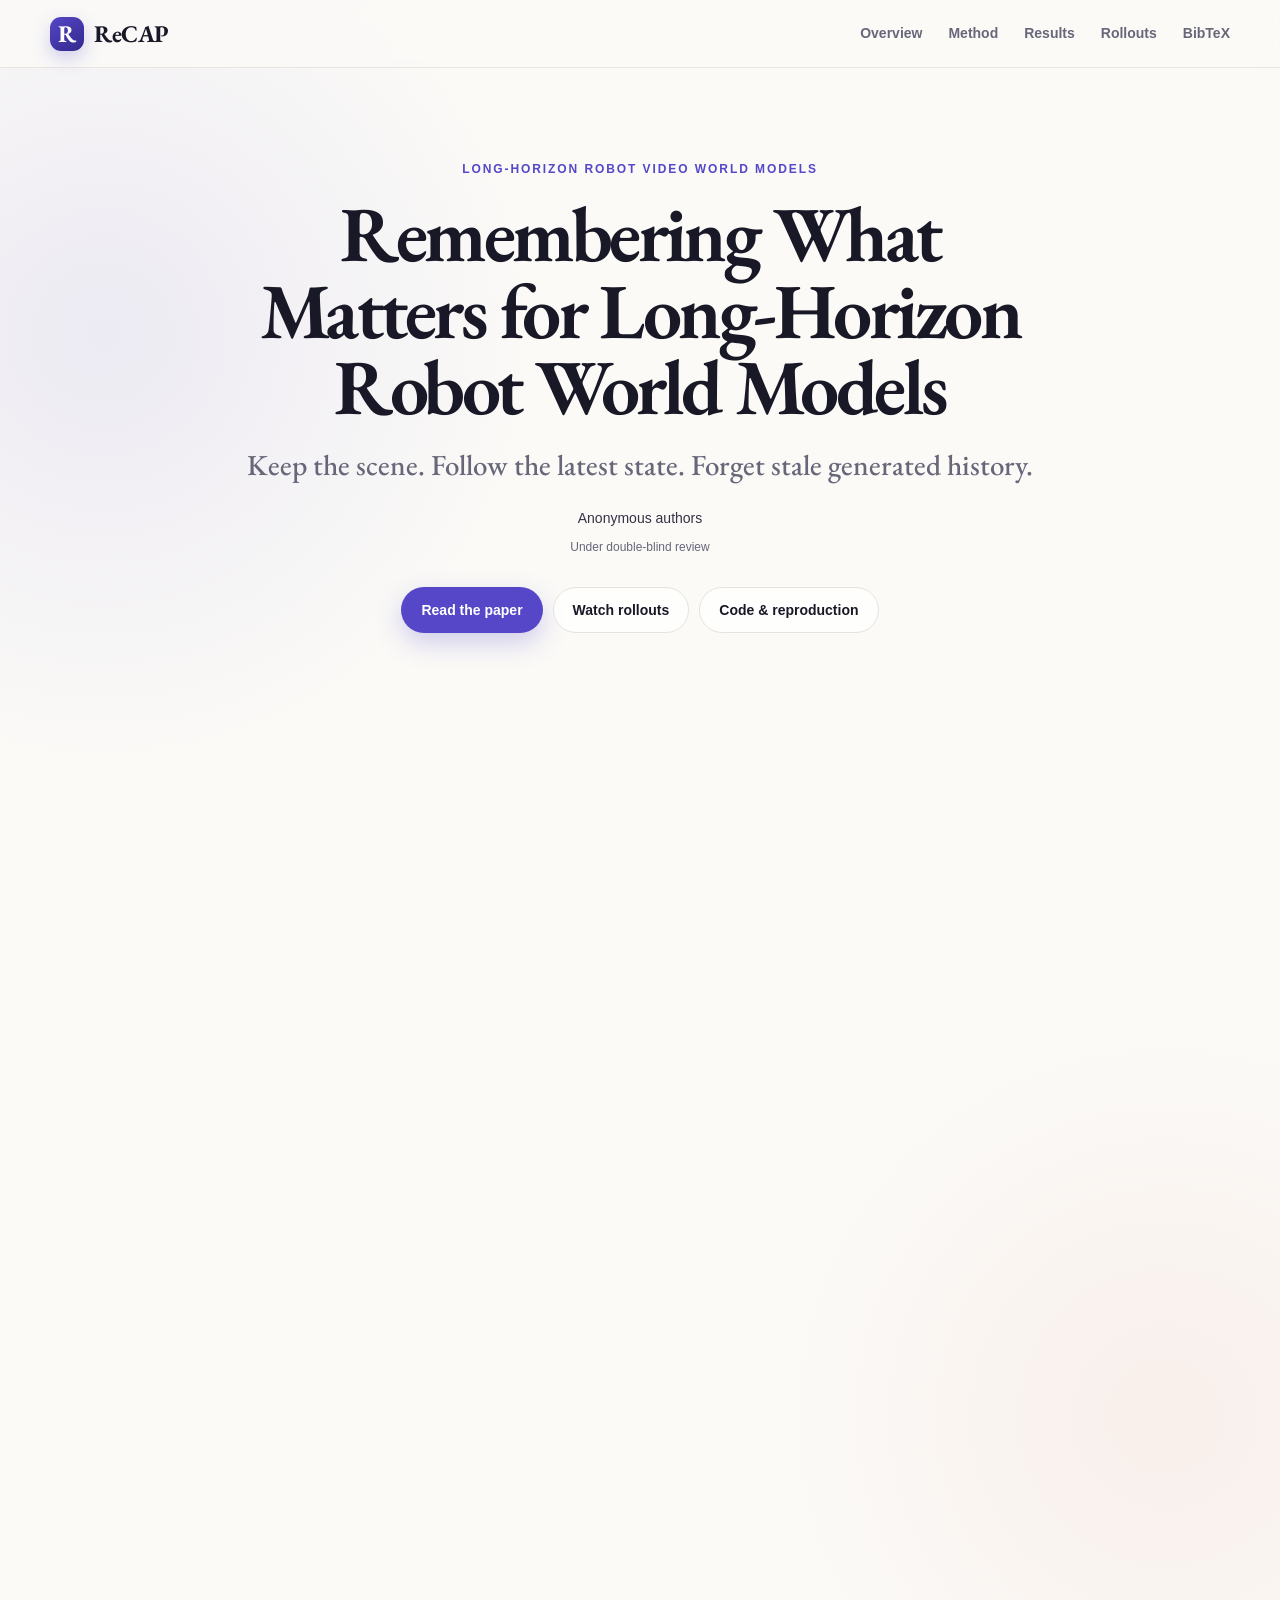
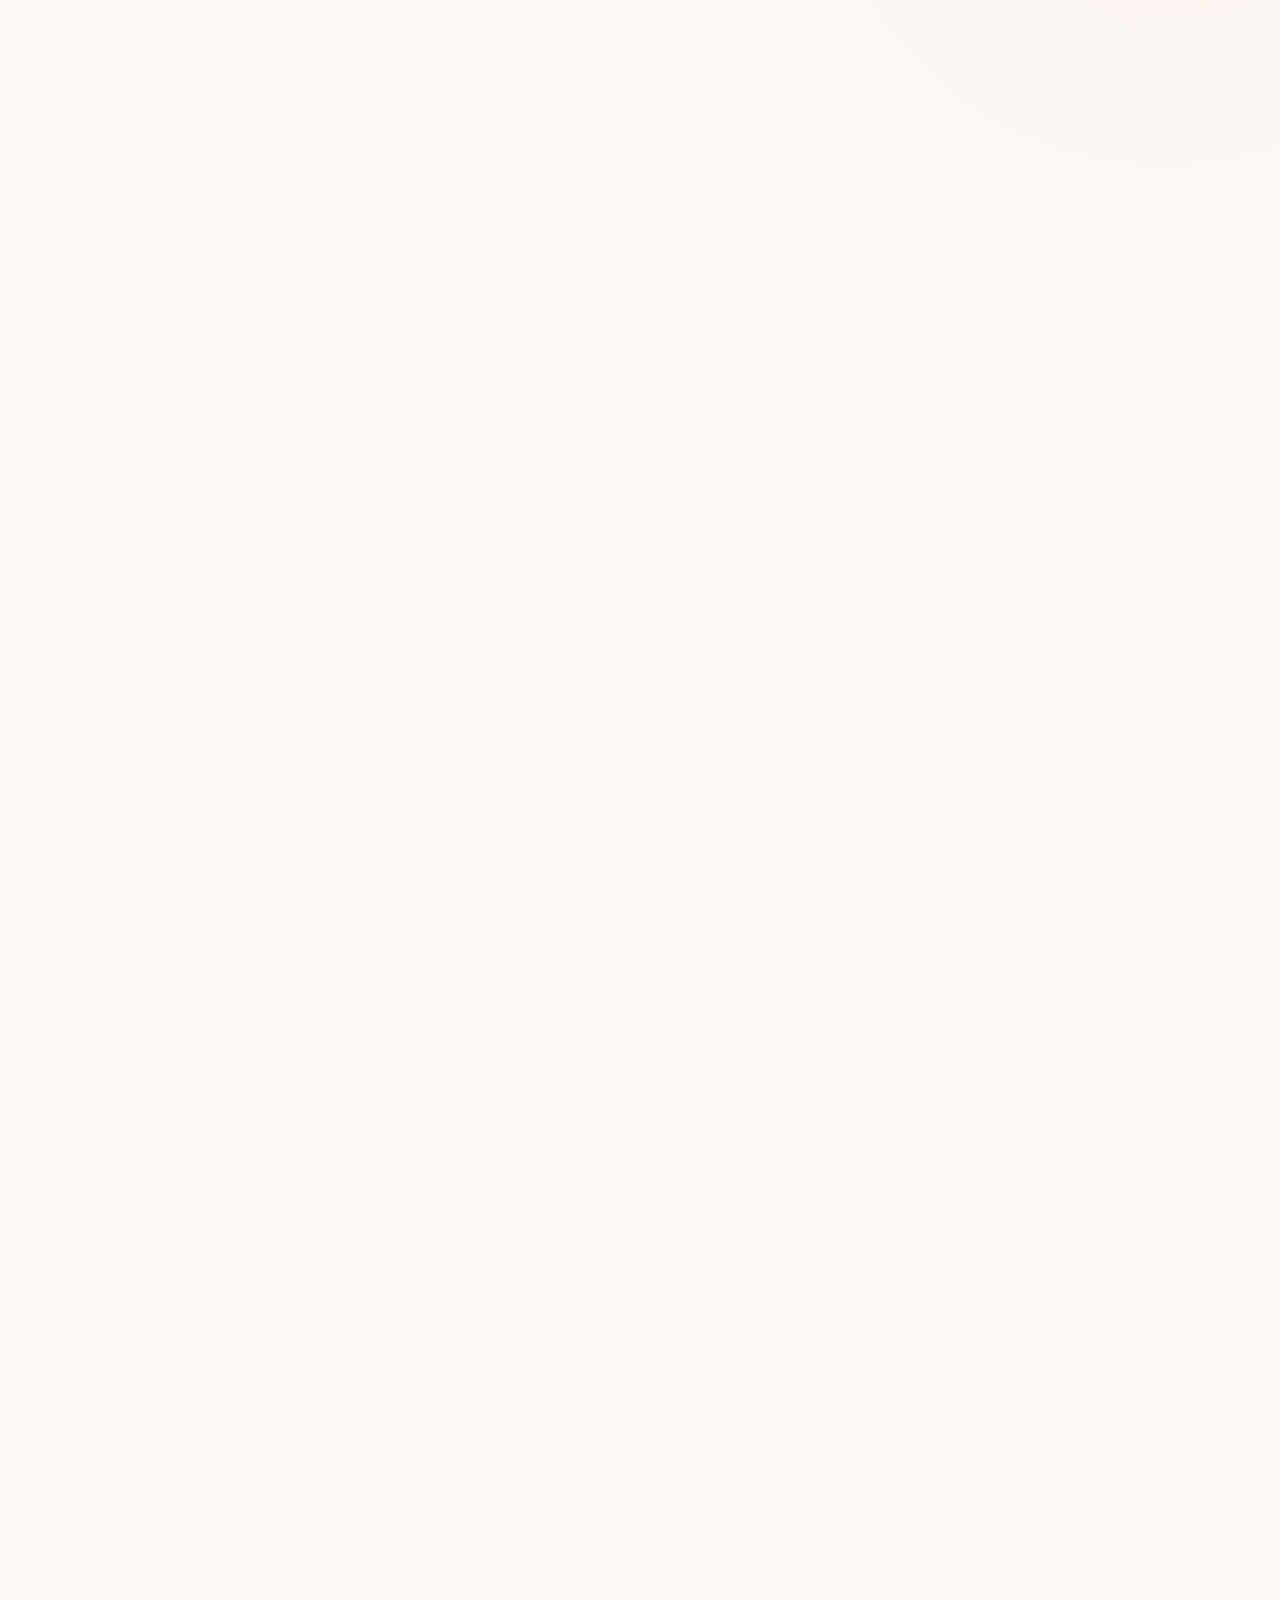
==== index.html @ 0632f899 "Prepare anonymous ReCAP review snapshot" ====
<!doctype html><html lang="en"><head><meta charset="utf-8"><meta http-equiv="refresh" content="0;url=site/index.html"><title>ReCAP</title></head><body><a href="site/index.html">ReCAP: project page, paper, and code</a></body></html>
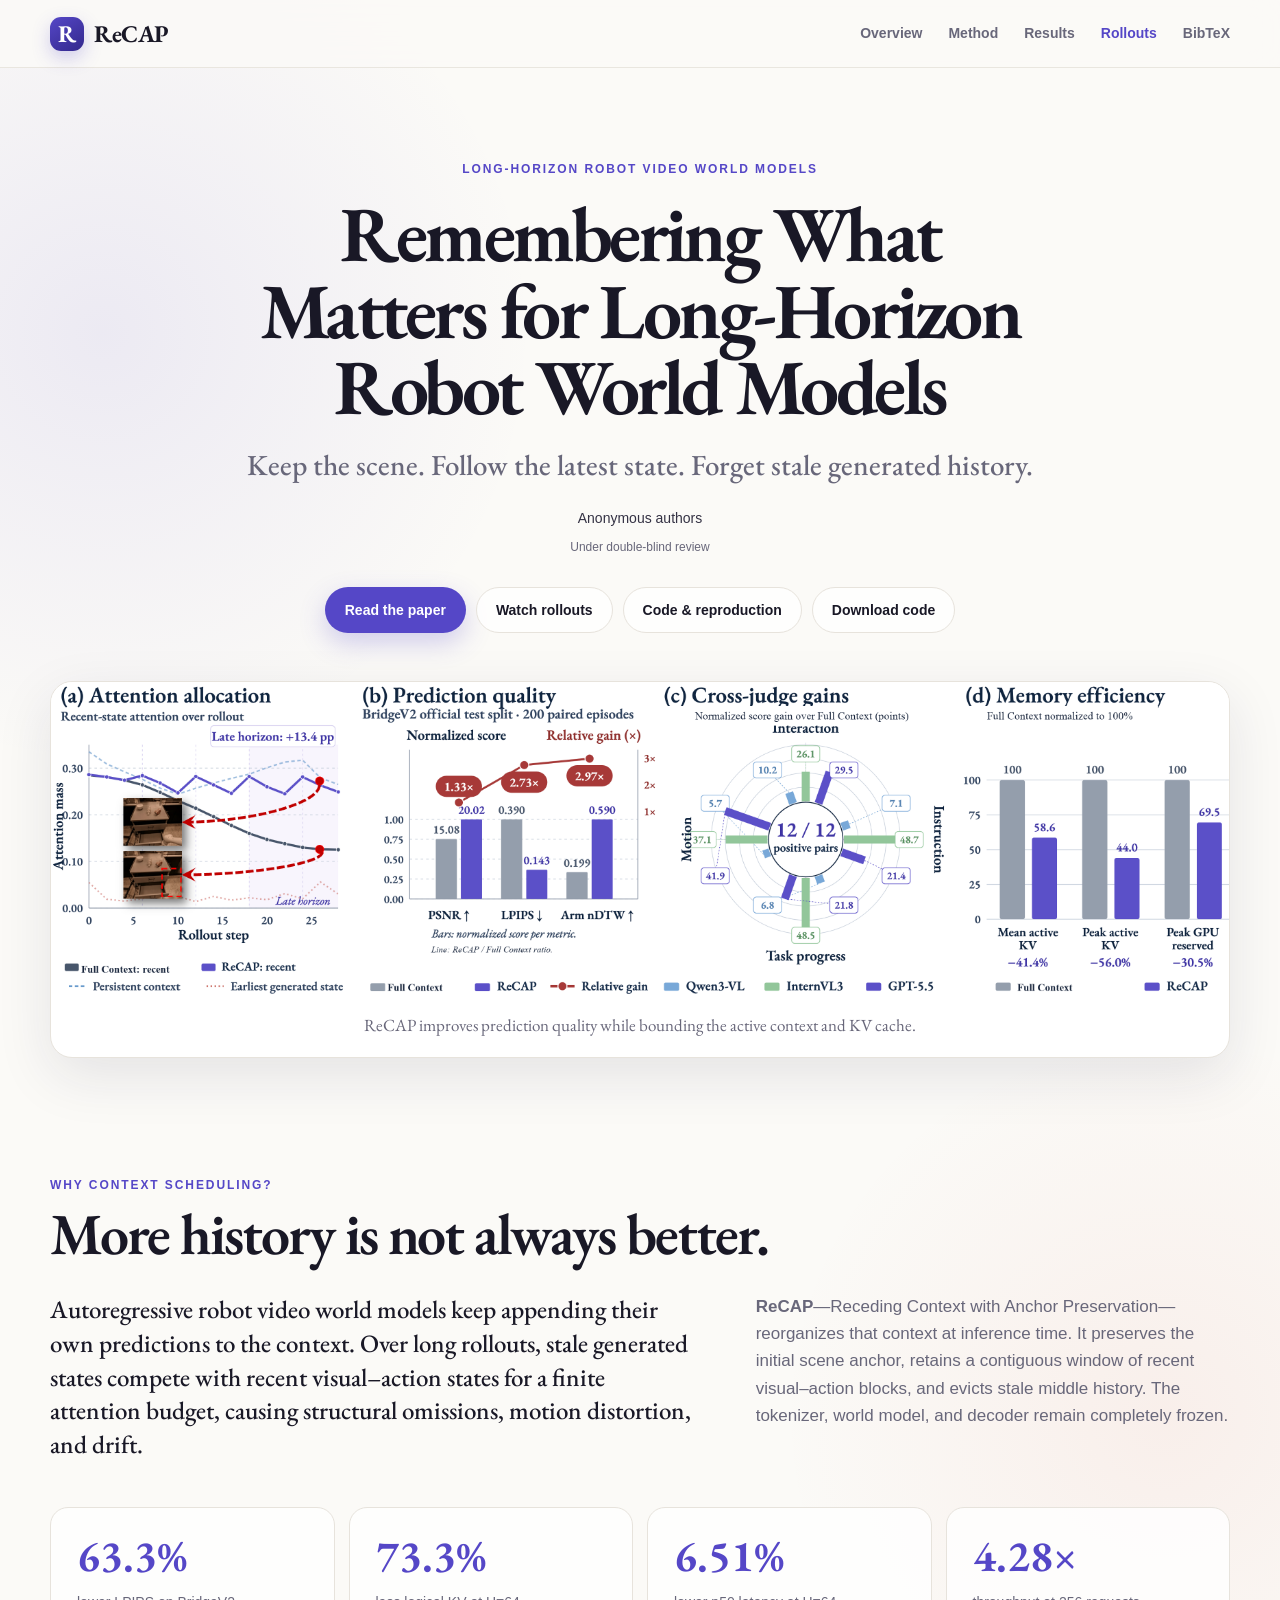
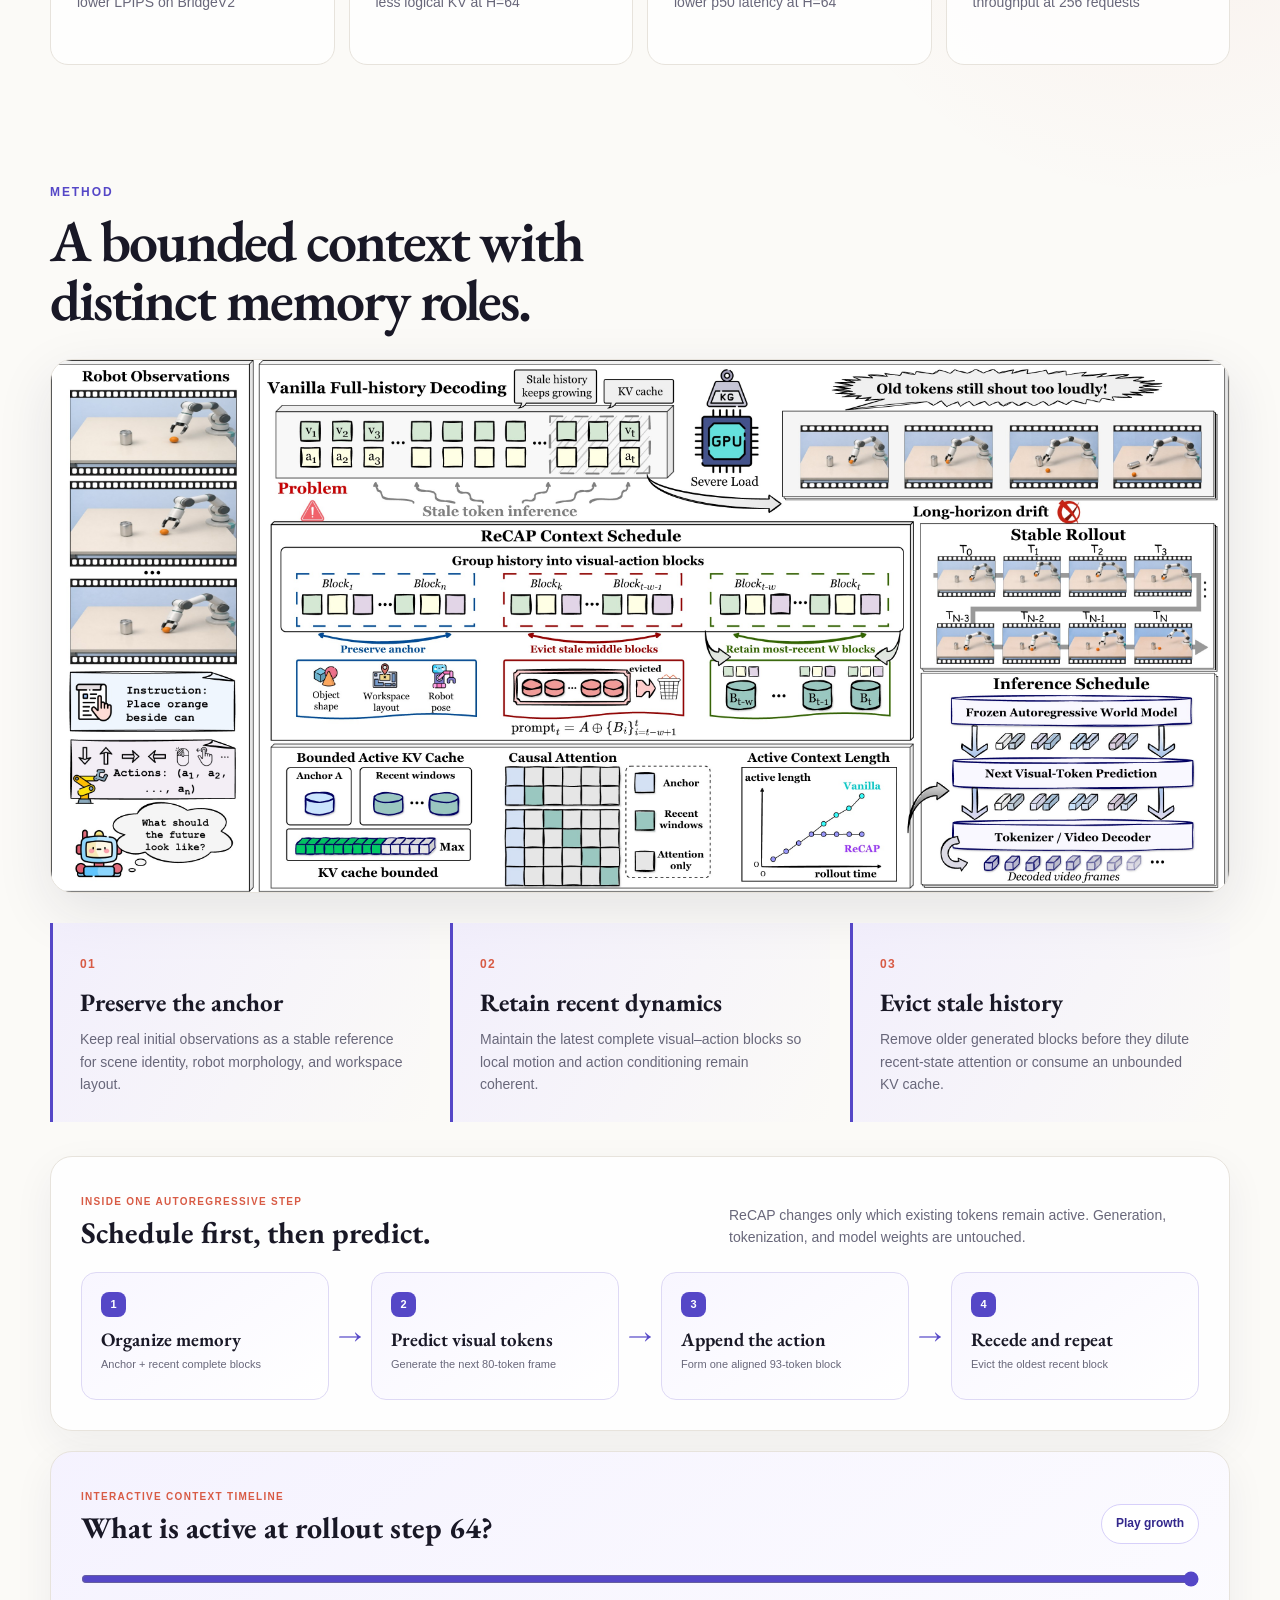
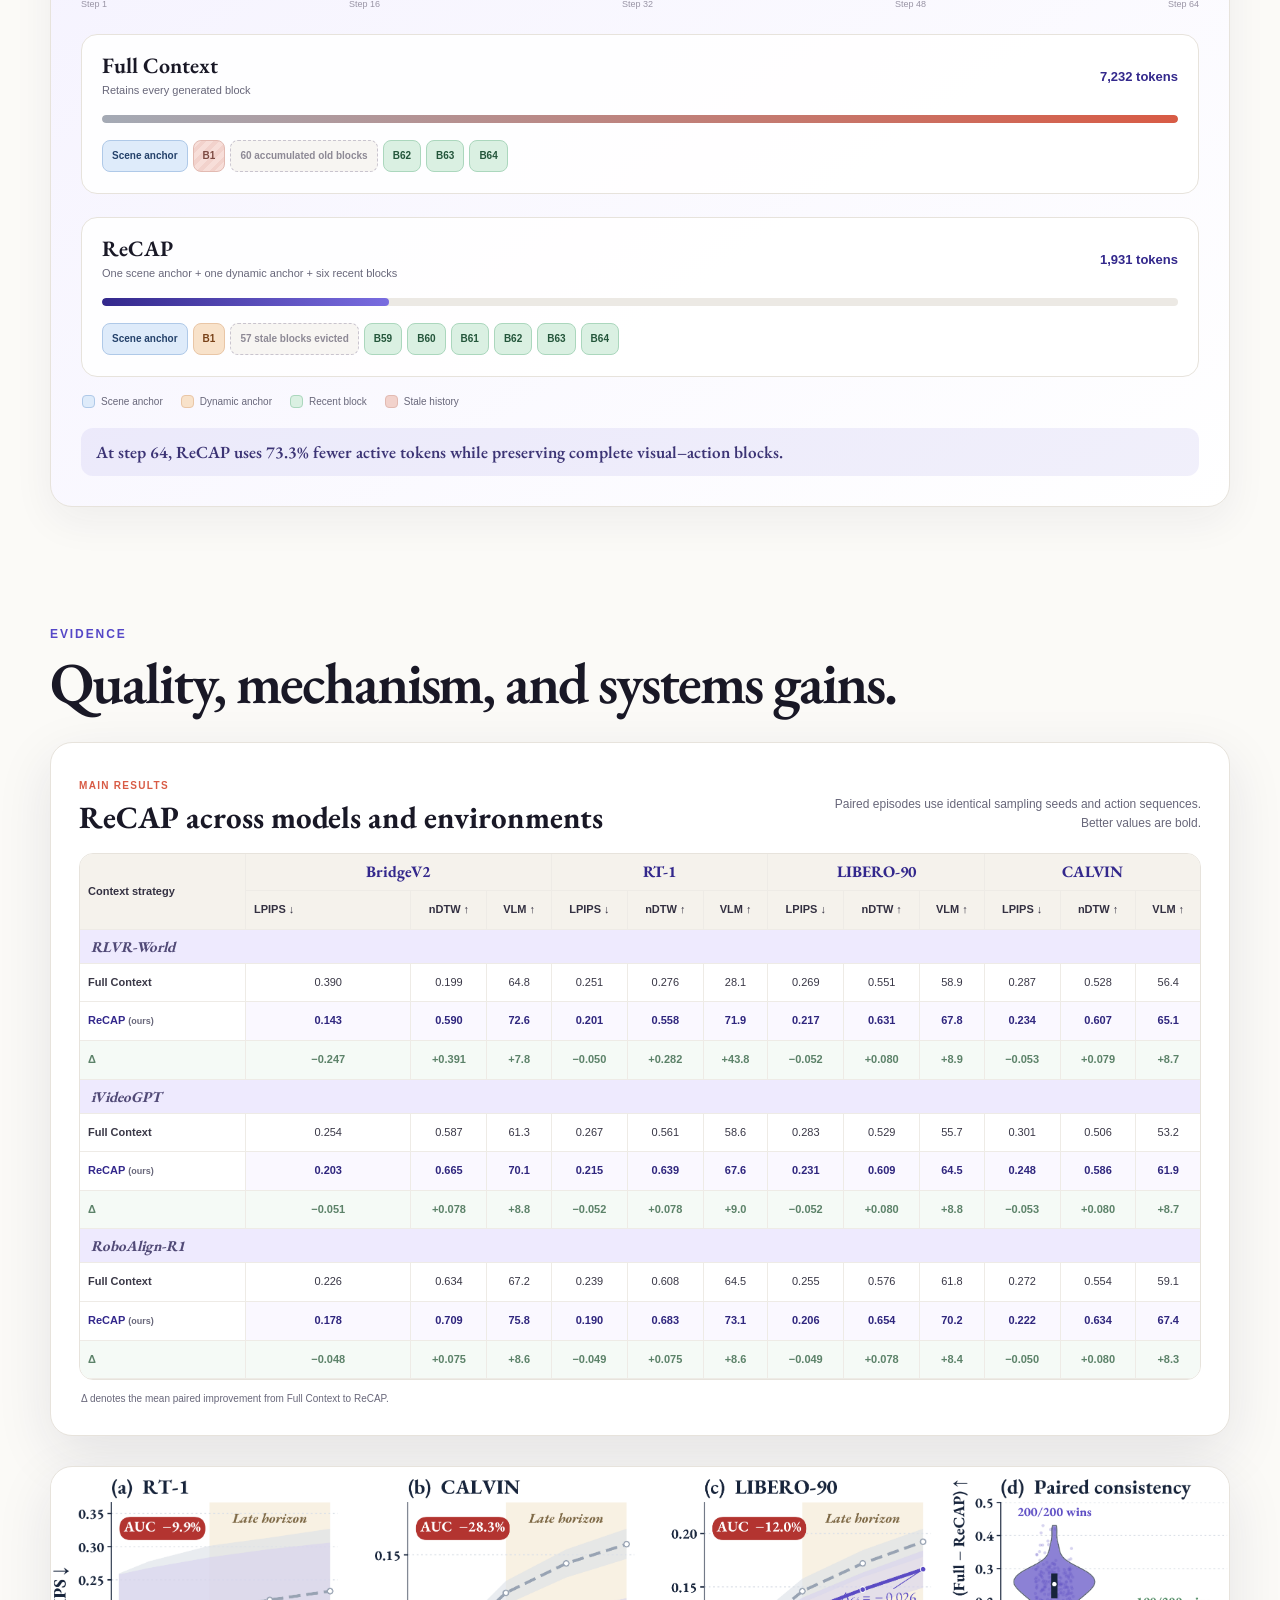
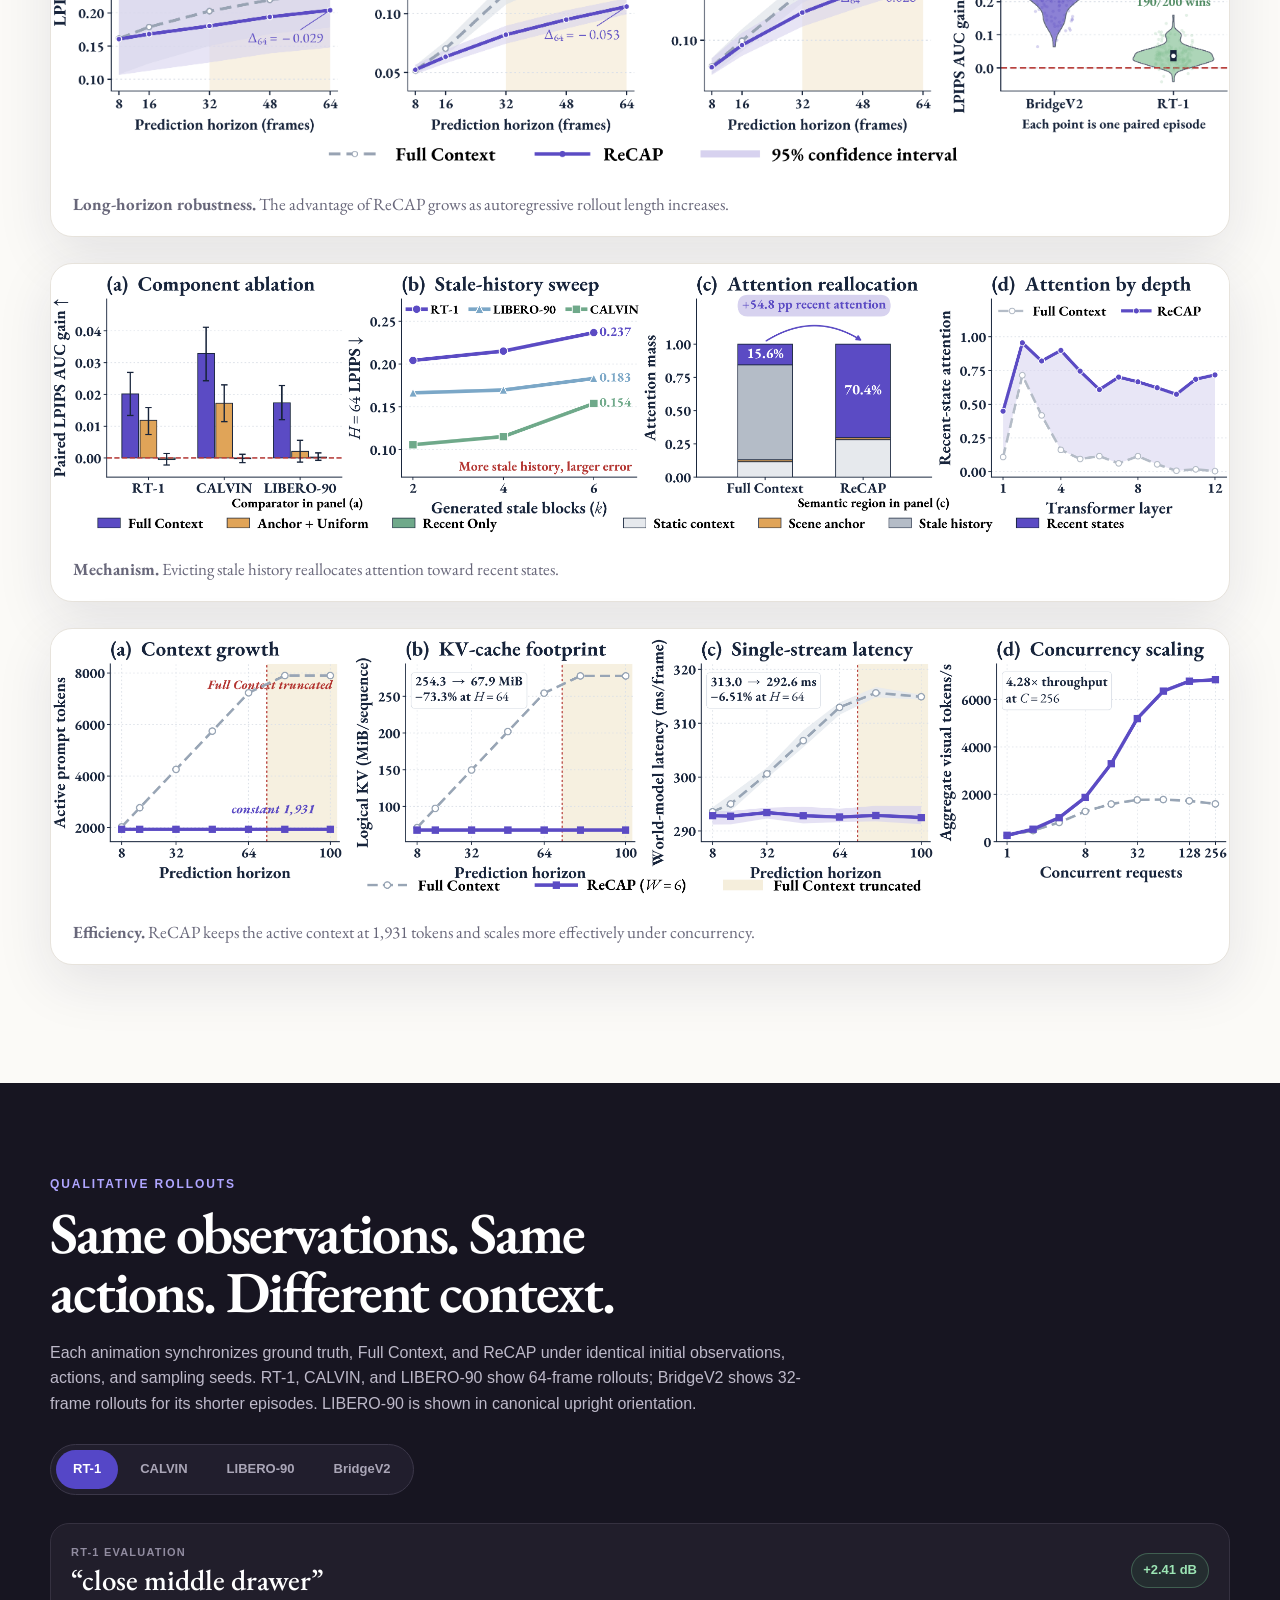
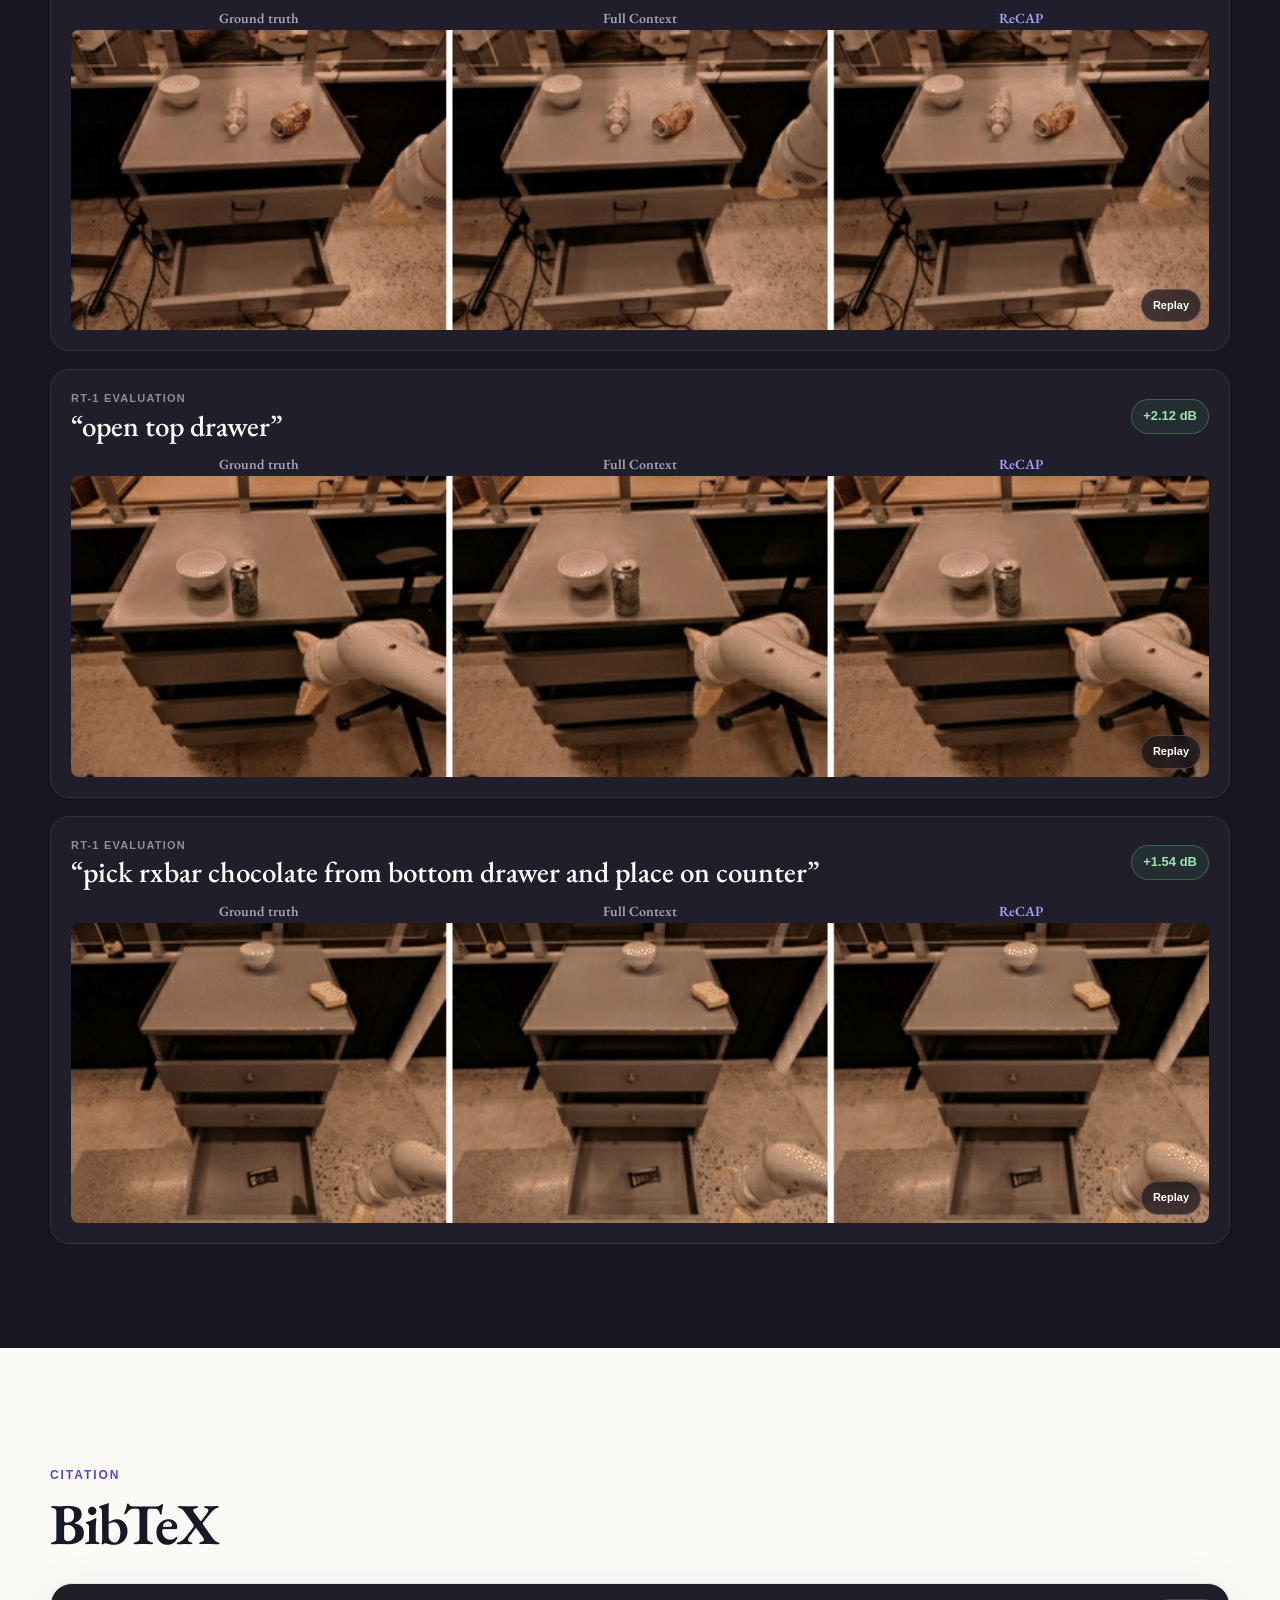
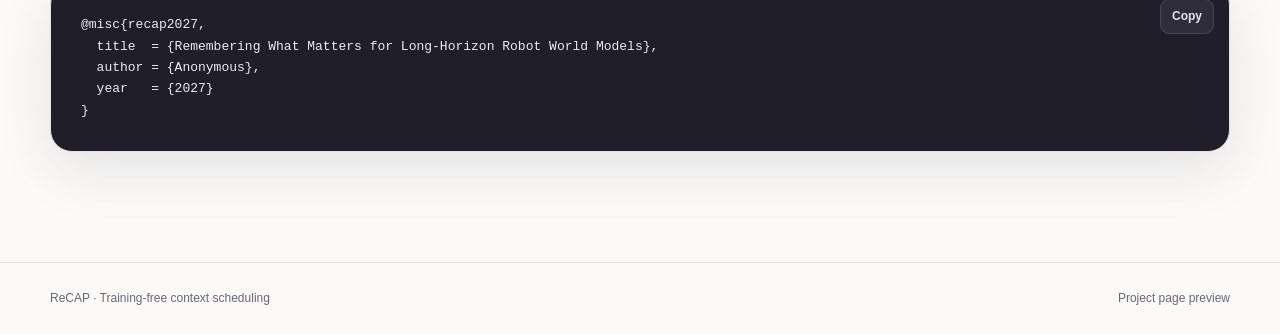
==== commit e762a8df: "Render project home directly at anonymous root" ====
--- a/index.html
+++ b/index.html
@@ -1 +1,438 @@
-<!doctype html><html lang="en"><head><meta charset="utf-8"><meta http-equiv="refresh" content="0;url=site/index.html"><title>ReCAP</title></head><body><a href="site/index.html">ReCAP: project page, paper, and code</a></body></html>
+<!doctype html>
+<html lang="en">
+<head>
+  <base href="site/">
+  <meta charset="utf-8">
+  <meta name="viewport" content="width=device-width, initial-scale=1">
+  <meta name="description" content="ReCAP is a training-free context scheduler for stable and efficient long-horizon robot video world models.">
+  <title>ReCAP — Efficient Context Scheduling for Robot Video World Models</title>
+  <link rel="stylesheet" href="styles.css">
+</head>
+<body>
+  <header class="site-header">
+    <a class="brand" href="#top" aria-label="ReCAP home">
+      <span class="brand-mark">R</span>
+      <span>ReCAP</span>
+    </a>
+    <button class="menu-button" type="button" aria-label="Toggle navigation" aria-expanded="false">Menu</button>
+    <nav class="site-nav" aria-label="Primary navigation">
+      <a href="#overview">Overview</a>
+      <a href="#method">Method</a>
+      <a href="#results">Results</a>
+      <a href="#rollouts">Rollouts</a>
+      <a href="#bibtex">BibTeX</a>
+    </nav>
+  </header>
+
+  <main id="top">
+    <section class="hero section-shell">
+      <div class="eyebrow">Long-horizon robot video world models</div>
+      <h1>Remembering What Matters for Long-Horizon Robot World Models</h1>
+      <p class="hero-deck">
+        Keep the scene. Follow the latest state. Forget stale generated history.
+      </p>
+      <div class="authors">
+        <span>Anonymous authors</span>
+      </div>
+      <p class="author-note">Under double-blind review</p>
+      <div class="hero-actions">
+        <a class="button button-primary" href="paper.pdf">Read the paper</a>
+        <a class="button button-secondary" href="#rollouts">Watch rollouts</a>
+        <a class="button button-secondary" href="https://anonymous.4open.science/r/ReCAP-003B/">Code &amp; reproduction</a>
+      <a class="button button-secondary" href="downloads/ReCAP-code.zip">Download code</a>
+      </div>
+      <figure class="hero-figure reveal">
+        <img src="assets/teaser.png" alt="Overview of ReCAP gains in attention, prediction quality, VLM judging, and memory efficiency">
+        <figcaption>ReCAP improves prediction quality while bounding the active context and KV cache.</figcaption>
+      </figure>
+    </section>
+
+    <section id="overview" class="paper-section section-shell reveal">
+      <div class="section-kicker">Why context scheduling?</div>
+      <h2>More history is not always better.</h2>
+      <div class="overview-grid">
+        <p class="lead">
+          Autoregressive robot video world models keep appending their own predictions to the
+          context. Over long rollouts, stale generated states compete with recent visual–action
+          states for a finite attention budget, causing structural omissions, motion distortion,
+          and drift.
+        </p>
+        <p>
+          <strong>ReCAP</strong>—Receding Context with Anchor Preservation—reorganizes that
+          context at inference time. It preserves the initial scene anchor, retains a contiguous
+          window of recent visual–action blocks, and evicts stale middle history. The tokenizer,
+          world model, and decoder remain completely frozen.
+        </p>
+      </div>
+      <div class="metric-grid" aria-label="Key results">
+        <article class="metric-card">
+          <strong>63.3%</strong>
+          <span>lower LPIPS on BridgeV2</span>
+        </article>
+        <article class="metric-card">
+          <strong>73.3%</strong>
+          <span>less logical KV at H=64</span>
+        </article>
+        <article class="metric-card">
+          <strong>6.51%</strong>
+          <span>lower p50 latency at H=64</span>
+        </article>
+        <article class="metric-card">
+          <strong>4.28×</strong>
+          <span>throughput at 256 requests</span>
+        </article>
+      </div>
+    </section>
+
+    <section id="method" class="paper-section section-shell reveal">
+      <div class="section-kicker">Method</div>
+      <h2>A bounded context with distinct memory roles.</h2>
+      <figure class="wide-figure">
+        <img src="assets/method.jpg" alt="Diagram comparing full-history decoding with the ReCAP context schedule">
+      </figure>
+      <div class="method-steps">
+        <article>
+          <span class="step-number">01</span>
+          <h3>Preserve the anchor</h3>
+          <p>Keep real initial observations as a stable reference for scene identity, robot morphology, and workspace layout.</p>
+        </article>
+        <article>
+          <span class="step-number">02</span>
+          <h3>Retain recent dynamics</h3>
+          <p>Maintain the latest complete visual–action blocks so local motion and action conditioning remain coherent.</p>
+        </article>
+        <article>
+          <span class="step-number">03</span>
+          <h3>Evict stale history</h3>
+          <p>Remove older generated blocks before they dilute recent-state attention or consume an unbounded KV cache.</p>
+        </article>
+      </div>
+
+      <div class="decode-explainer">
+        <div class="explainer-heading">
+          <div>
+            <span class="mini-kicker">Inside one autoregressive step</span>
+            <h3>Schedule first, then predict.</h3>
+          </div>
+          <p>ReCAP changes only which existing tokens remain active. Generation, tokenization, and model weights are untouched.</p>
+        </div>
+        <div class="principle-flow" aria-label="ReCAP inference flow">
+          <article class="flow-card">
+            <span>1</span>
+            <strong>Organize memory</strong>
+            <small>Anchor + recent complete blocks</small>
+          </article>
+          <div class="flow-arrow" aria-hidden="true">→</div>
+          <article class="flow-card">
+            <span>2</span>
+            <strong>Predict visual tokens</strong>
+            <small>Generate the next 80-token frame</small>
+          </article>
+          <div class="flow-arrow" aria-hidden="true">→</div>
+          <article class="flow-card">
+            <span>3</span>
+            <strong>Append the action</strong>
+            <small>Form one aligned 93-token block</small>
+          </article>
+          <div class="flow-arrow" aria-hidden="true">→</div>
+          <article class="flow-card">
+            <span>4</span>
+            <strong>Recede and repeat</strong>
+            <small>Evict the oldest recent block</small>
+          </article>
+        </div>
+      </div>
+
+      <div class="context-demo">
+        <div class="demo-header">
+          <div>
+            <span class="mini-kicker">Interactive context timeline</span>
+            <h3>What is active at rollout step <output id="step-output" for="step-slider">64</output>?</h3>
+          </div>
+          <button class="play-context" type="button" data-play-context>Play growth</button>
+        </div>
+        <input id="step-slider" class="step-slider" type="range" min="1" max="64" value="64" aria-label="Rollout step">
+        <div class="timeline-scale" aria-hidden="true"><span>Step 1</span><span>Step 16</span><span>Step 32</span><span>Step 48</span><span>Step 64</span></div>
+
+        <article class="context-row full-row">
+          <div class="context-row-heading">
+            <div><strong>Full Context</strong><span>Retains every generated block</span></div>
+            <output id="full-token-count">7,232 tokens</output>
+          </div>
+          <div class="context-meter"><span id="full-meter"></span></div>
+          <div class="block-strip" id="full-blocks" aria-label="Full Context active blocks"></div>
+        </article>
+
+        <article class="context-row recap-row">
+          <div class="context-row-heading">
+            <div><strong>ReCAP</strong><span>One scene anchor + one dynamic anchor + six recent blocks</span></div>
+            <output id="recap-token-count">1,931 tokens</output>
+          </div>
+          <div class="context-meter"><span id="recap-meter"></span></div>
+          <div class="block-strip" id="recap-blocks" aria-label="ReCAP active blocks"></div>
+        </article>
+
+        <div class="block-legend">
+          <span><i class="anchor-swatch"></i>Scene anchor</span>
+          <span><i class="dynamic-swatch"></i>Dynamic anchor</span>
+          <span><i class="recent-swatch"></i>Recent block</span>
+          <span><i class="stale-swatch"></i>Stale history</span>
+        </div>
+        <p class="demo-takeaway" id="demo-takeaway">
+          At step 64, ReCAP uses 73.3% fewer active tokens while preserving complete visual–action blocks.
+        </p>
+      </div>
+    </section>
+
+    <section id="results" class="paper-section section-shell reveal">
+      <div class="section-kicker">Evidence</div>
+      <h2>Quality, mechanism, and systems gains.</h2>
+      <div class="benchmark-card">
+        <div class="benchmark-heading">
+          <div>
+            <span class="mini-kicker">Main results</span>
+            <h3>ReCAP across models and environments</h3>
+          </div>
+          <p>Paired episodes use identical sampling seeds and action sequences. Better values are bold.</p>
+        </div>
+        <div class="table-scroll" role="region" aria-label="Main benchmark results" tabindex="0">
+          <table class="benchmark-table">
+            <thead>
+              <tr>
+                <th rowspan="2">Context strategy</th>
+                <th colspan="3">BridgeV2</th>
+                <th colspan="3">RT-1</th>
+                <th colspan="3">LIBERO-90</th>
+                <th colspan="3">CALVIN</th>
+              </tr>
+              <tr>
+                <th>LPIPS ↓</th><th>nDTW ↑</th><th>VLM ↑</th>
+                <th>LPIPS ↓</th><th>nDTW ↑</th><th>VLM ↑</th>
+                <th>LPIPS ↓</th><th>nDTW ↑</th><th>VLM ↑</th>
+                <th>LPIPS ↓</th><th>nDTW ↑</th><th>VLM ↑</th>
+              </tr>
+            </thead>
+            <tbody>
+              <tr class="backbone-row"><th colspan="13">RLVR-World</th></tr>
+              <tr>
+                <th>Full Context</th>
+                <td>0.390</td><td>0.199</td><td>64.8</td>
+                <td>0.251</td><td>0.276</td><td>28.1</td>
+                <td>0.269</td><td>0.551</td><td>58.9</td>
+                <td>0.287</td><td>0.528</td><td>56.4</td>
+              </tr>
+              <tr class="ours-row">
+                <th>ReCAP <span>(ours)</span></th>
+                <td><strong>0.143</strong></td><td><strong>0.590</strong></td><td><strong>72.6</strong></td>
+                <td><strong>0.201</strong></td><td><strong>0.558</strong></td><td><strong>71.9</strong></td>
+                <td><strong>0.217</strong></td><td><strong>0.631</strong></td><td><strong>67.8</strong></td>
+                <td><strong>0.234</strong></td><td><strong>0.607</strong></td><td><strong>65.1</strong></td>
+              </tr>
+              <tr class="delta-row">
+                <th>Δ</th>
+                <td>−0.247</td><td>+0.391</td><td>+7.8</td>
+                <td>−0.050</td><td>+0.282</td><td>+43.8</td>
+                <td>−0.052</td><td>+0.080</td><td>+8.9</td>
+                <td>−0.053</td><td>+0.079</td><td>+8.7</td>
+              </tr>
+
+              <tr class="backbone-row"><th colspan="13">iVideoGPT</th></tr>
+              <tr>
+                <th>Full Context</th>
+                <td>0.254</td><td>0.587</td><td>61.3</td>
+                <td>0.267</td><td>0.561</td><td>58.6</td>
+                <td>0.283</td><td>0.529</td><td>55.7</td>
+                <td>0.301</td><td>0.506</td><td>53.2</td>
+              </tr>
+              <tr class="ours-row">
+                <th>ReCAP <span>(ours)</span></th>
+                <td><strong>0.203</strong></td><td><strong>0.665</strong></td><td><strong>70.1</strong></td>
+                <td><strong>0.215</strong></td><td><strong>0.639</strong></td><td><strong>67.6</strong></td>
+                <td><strong>0.231</strong></td><td><strong>0.609</strong></td><td><strong>64.5</strong></td>
+                <td><strong>0.248</strong></td><td><strong>0.586</strong></td><td><strong>61.9</strong></td>
+              </tr>
+              <tr class="delta-row">
+                <th>Δ</th>
+                <td>−0.051</td><td>+0.078</td><td>+8.8</td>
+                <td>−0.052</td><td>+0.078</td><td>+9.0</td>
+                <td>−0.052</td><td>+0.080</td><td>+8.8</td>
+                <td>−0.053</td><td>+0.080</td><td>+8.7</td>
+              </tr>
+
+              <tr class="backbone-row"><th colspan="13">RoboAlign-R1</th></tr>
+              <tr>
+                <th>Full Context</th>
+                <td>0.226</td><td>0.634</td><td>67.2</td>
+                <td>0.239</td><td>0.608</td><td>64.5</td>
+                <td>0.255</td><td>0.576</td><td>61.8</td>
+                <td>0.272</td><td>0.554</td><td>59.1</td>
+              </tr>
+              <tr class="ours-row">
+                <th>ReCAP <span>(ours)</span></th>
+                <td><strong>0.178</strong></td><td><strong>0.709</strong></td><td><strong>75.8</strong></td>
+                <td><strong>0.190</strong></td><td><strong>0.683</strong></td><td><strong>73.1</strong></td>
+                <td><strong>0.206</strong></td><td><strong>0.654</strong></td><td><strong>70.2</strong></td>
+                <td><strong>0.222</strong></td><td><strong>0.634</strong></td><td><strong>67.4</strong></td>
+              </tr>
+              <tr class="delta-row">
+                <th>Δ</th>
+                <td>−0.048</td><td>+0.075</td><td>+8.6</td>
+                <td>−0.049</td><td>+0.075</td><td>+8.6</td>
+                <td>−0.049</td><td>+0.078</td><td>+8.4</td>
+                <td>−0.050</td><td>+0.080</td><td>+8.3</td>
+              </tr>
+            </tbody>
+          </table>
+        </div>
+        <p class="table-note">Δ denotes the mean paired improvement from Full Context to ReCAP.</p>
+      </div>
+      <div class="result-stack">
+        <figure class="result-figure">
+          <img src="assets/long-horizon.png" alt="Long-horizon prediction quality across RT-1, CALVIN, and LIBERO-90">
+          <figcaption><strong>Long-horizon robustness.</strong> The advantage of ReCAP grows as autoregressive rollout length increases.</figcaption>
+        </figure>
+        <figure class="result-figure">
+          <img src="assets/mechanism.png" alt="Component ablation, stale-history intervention, and attention analysis">
+          <figcaption><strong>Mechanism.</strong> Evicting stale history reallocates attention toward recent states.</figcaption>
+        </figure>
+        <figure class="result-figure">
+          <img src="assets/efficiency.png" alt="Prompt length, KV memory, latency, and concurrency scaling">
+          <figcaption><strong>Efficiency.</strong> ReCAP keeps the active context at 1,931 tokens and scales more effectively under concurrency.</figcaption>
+        </figure>
+      </div>
+    </section>
+
+    <section id="rollouts" class="paper-section rollout-section reveal">
+      <div class="section-shell">
+        <div class="section-kicker">Qualitative rollouts</div>
+        <h2>Same observations. Same actions. Different context.</h2>
+        <p class="section-intro">
+          Each animation synchronizes ground truth, Full Context, and ReCAP under identical
+          initial observations, actions, and sampling seeds. RT-1, CALVIN, and LIBERO-90
+          show 64-frame rollouts; BridgeV2 shows 32-frame rollouts for its shorter episodes.
+          LIBERO-90 is shown in canonical upright orientation.
+        </p>
+        <div class="tabs" role="tablist" aria-label="Rollout dataset">
+          <button class="tab is-active" role="tab" aria-selected="true" data-tab="rt1">RT-1</button>
+          <button class="tab" role="tab" aria-selected="false" data-tab="calvin">CALVIN</button>
+          <button class="tab" role="tab" aria-selected="false" data-tab="libero">LIBERO-90</button>
+          <button class="tab" role="tab" aria-selected="false" data-tab="bridge">BridgeV2</button>
+        </div>
+
+        <div class="tab-panel is-active" data-panel="rt1">
+          <div class="case-grid">
+            <article class="case-card">
+              <div class="case-copy"><span class="split">RT-1 evaluation</span><h3>“close middle drawer”</h3><span class="gain">+2.41 dB</span></div>
+              <div class="triptych-labels"><span>Ground truth</span><span>Full Context</span><span>ReCAP</span></div>
+              <img src="assets/gifs/rt1-1.gif" alt="Animated RT-1 comparison for close middle drawer">
+              <button class="replay" type="button" data-replay>Replay</button>
+            </article>
+            <article class="case-card">
+              <div class="case-copy"><span class="split">RT-1 evaluation</span><h3>“open top drawer”</h3><span class="gain">+2.12 dB</span></div>
+              <div class="triptych-labels"><span>Ground truth</span><span>Full Context</span><span>ReCAP</span></div>
+              <img src="assets/gifs/rt1-2.gif" alt="Animated RT-1 comparison for open top drawer">
+              <button class="replay" type="button" data-replay>Replay</button>
+            </article>
+            <article class="case-card">
+              <div class="case-copy"><span class="split">RT-1 evaluation</span><h3>“pick rxbar chocolate from bottom drawer and place on counter”</h3><span class="gain">+1.54 dB</span></div>
+              <div class="triptych-labels"><span>Ground truth</span><span>Full Context</span><span>ReCAP</span></div>
+              <img src="assets/gifs/rt1-3.gif" alt="Animated RT-1 comparison for picking chocolate from a drawer">
+              <button class="replay" type="button" data-replay>Replay</button>
+            </article>
+          </div>
+        </div>
+
+        <div class="tab-panel" data-panel="calvin">
+          <div class="case-grid">
+            <article class="case-card">
+              <div class="case-copy"><span class="split">CALVIN validation</span><h3>“go slide the pink block to the left”</h3><span class="gain">+5.23 dB</span></div>
+              <div class="triptych-labels"><span>Ground truth</span><span>Full Context</span><span>ReCAP</span></div>
+              <img src="assets/gifs/calvin-1.gif" alt="Animated CALVIN comparison for sliding the pink block">
+              <button class="replay" type="button" data-replay>Replay</button>
+            </article>
+            <article class="case-card">
+              <div class="case-copy"><span class="split">CALVIN validation</span><h3>“grasp the handle of the drawer, then close it”</h3><span class="gain">+4.75 dB</span></div>
+              <div class="triptych-labels"><span>Ground truth</span><span>Full Context</span><span>ReCAP</span></div>
+              <img src="assets/gifs/calvin-2.gif" alt="Animated CALVIN comparison for closing the drawer">
+              <button class="replay" type="button" data-replay>Replay</button>
+            </article>
+            <article class="case-card">
+              <div class="case-copy"><span class="split">CALVIN validation</span><h3>“go towards the red block in the drawer and grasp it”</h3><span class="gain">+4.61 dB</span></div>
+              <div class="triptych-labels"><span>Ground truth</span><span>Full Context</span><span>ReCAP</span></div>
+              <img src="assets/gifs/calvin-3.gif" alt="Animated CALVIN comparison for grasping the red block">
+              <button class="replay" type="button" data-replay>Replay</button>
+            </article>
+          </div>
+        </div>
+
+        <div class="tab-panel" data-panel="libero">
+          <div class="case-grid">
+            <article class="case-card">
+              <div class="case-copy"><span class="split">LIBERO-90 held-out task</span><h3>“pick up the alphabet soup and put it in the basket”</h3><span class="gain">+6.04 dB</span></div>
+              <div class="triptych-labels"><span>Ground truth</span><span>Full Context</span><span>ReCAP</span></div>
+              <img src="assets/gifs/libero-1.gif" alt="Animated LIBERO comparison for putting alphabet soup in a basket">
+              <button class="replay" type="button" data-replay>Replay</button>
+            </article>
+            <article class="case-card">
+              <div class="case-copy"><span class="split">LIBERO-90 held-out task</span><h3>“pick up the book and place it in the right compartment of the caddy”</h3><span class="gain">+3.92 dB</span></div>
+              <div class="triptych-labels"><span>Ground truth</span><span>Full Context</span><span>ReCAP</span></div>
+              <img src="assets/gifs/libero-2.gif" alt="Animated LIBERO comparison for placing a book in a caddy">
+              <button class="replay" type="button" data-replay>Replay</button>
+            </article>
+            <article class="case-card">
+              <div class="case-copy"><span class="split">LIBERO-90 held-out task</span><h3>“put the chocolate pudding to the right of the plate”</h3><span class="gain">+2.61 dB</span></div>
+              <div class="triptych-labels"><span>Ground truth</span><span>Full Context</span><span>ReCAP</span></div>
+              <img src="assets/gifs/libero-3.gif" alt="Animated LIBERO comparison for moving chocolate pudding">
+              <button class="replay" type="button" data-replay>Replay</button>
+            </article>
+          </div>
+        </div>
+        <div class="tab-panel" data-panel="bridge">
+          <p class="section-intro">Three high-gain examples selected from 24 validation candidates. Each rollout observes one frame and predicts the next 32. Badges show mean PSNR improvement across all 32 predictions; task descriptions label the episodes.</p>
+          <div class="case-grid">
+            <article class="case-card">
+              <div class="case-copy"><span class="split">BridgeV2 validation · 32 frames</span><h3>“Place the pot on top of the towel.”</h3><span class="gain" title="Mean PSNR improvement over all 32 predicted frames">+0.78 dB</span></div>
+              <div class="triptych-labels"><span>Ground truth</span><span>Full Context</span><span>ReCAP</span></div>
+              <img src="assets/gifs/bridge-1.gif" width="728" height="192" loading="lazy" alt="Animated BridgeV2 comparison: Place the pot on top of the towel.">
+              <button class="replay" type="button" data-replay>Replay</button>
+            </article>
+            <article class="case-card">
+              <div class="case-copy"><span class="split">BridgeV2 validation · 32 frames</span><h3>“put the broccoli next to the bowl”</h3><span class="gain" title="Mean PSNR improvement over all 32 predicted frames">+4.02 dB</span></div>
+              <div class="triptych-labels"><span>Ground truth</span><span>Full Context</span><span>ReCAP</span></div>
+              <img src="assets/gifs/bridge-2.gif" width="728" height="192" loading="lazy" alt="Animated BridgeV2 comparison: put the broccoli next to the bowl">
+              <button class="replay" type="button" data-replay>Replay</button>
+            </article>
+            <article class="case-card">
+              <div class="case-copy"><span class="split">BridgeV2 validation · 32 frames</span><h3>“Move the spatula to corner of the table.”</h3><span class="gain" title="Mean PSNR improvement over all 32 predicted frames">+2.30 dB</span></div>
+              <div class="triptych-labels"><span>Ground truth</span><span>Full Context</span><span>ReCAP</span></div>
+              <img src="assets/gifs/bridge-3.gif" width="728" height="192" loading="lazy" alt="Animated BridgeV2 comparison: Move the spatula to corner of the table.">
+              <button class="replay" type="button" data-replay>Replay</button>
+            </article>
+          </div>
+        </div>
+      </div>
+    </section>
+
+    <section id="bibtex" class="paper-section section-shell reveal">
+      <div class="section-kicker">Citation</div>
+      <h2>BibTeX</h2>
+      <div class="bibtex-wrap">
+        <pre id="bibtex-code">@misc{recap2027,
+  title  = {Remembering What Matters for Long-Horizon Robot World Models},
+  author = {Anonymous},
+  year   = {2027}
+}</pre>
+        <button class="copy-button" type="button" data-copy>Copy</button>
+      </div>
+    </section>
+  </main>
+
+  <footer>
+    <div class="section-shell footer-inner">
+      <span>ReCAP · Training-free context scheduling</span>
+      <span>Project page preview</span>
+    </div>
+  </footer>
+  <script src="script.js"></script>
+</body>
+</html>
